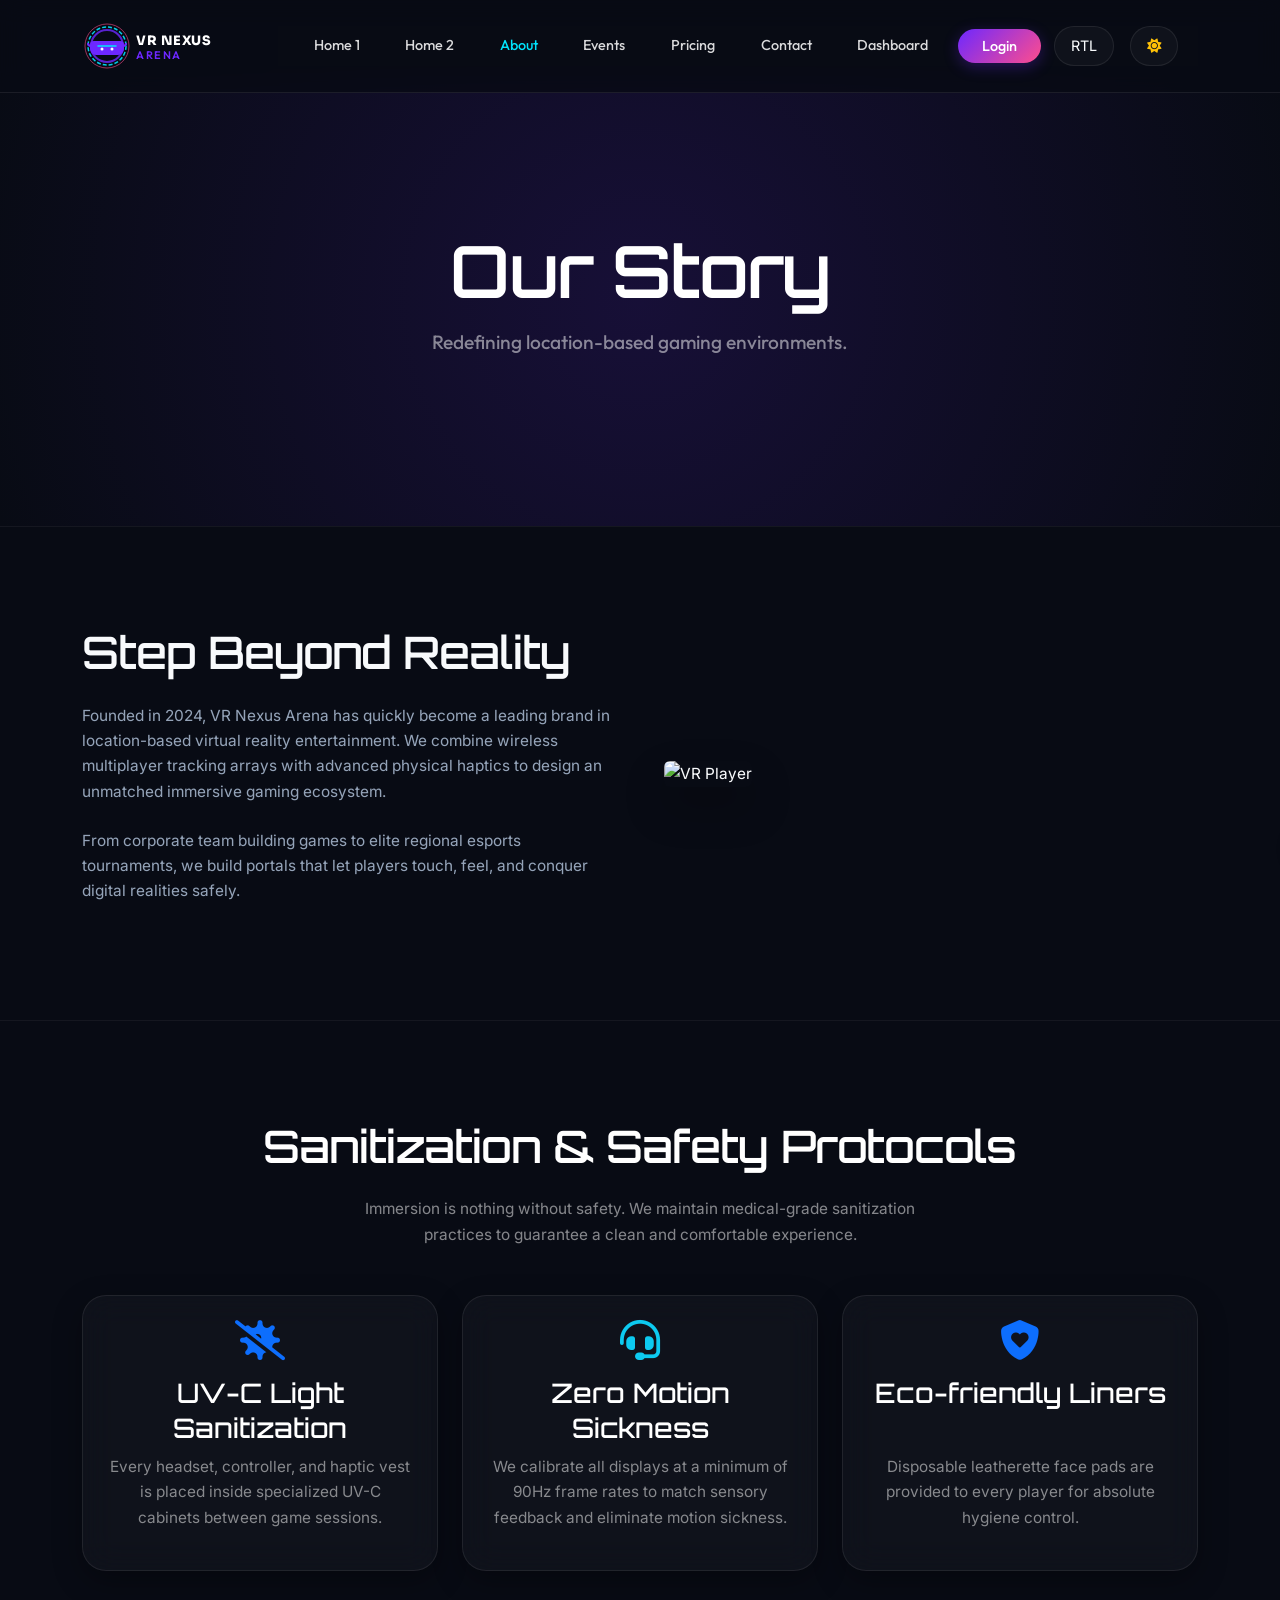
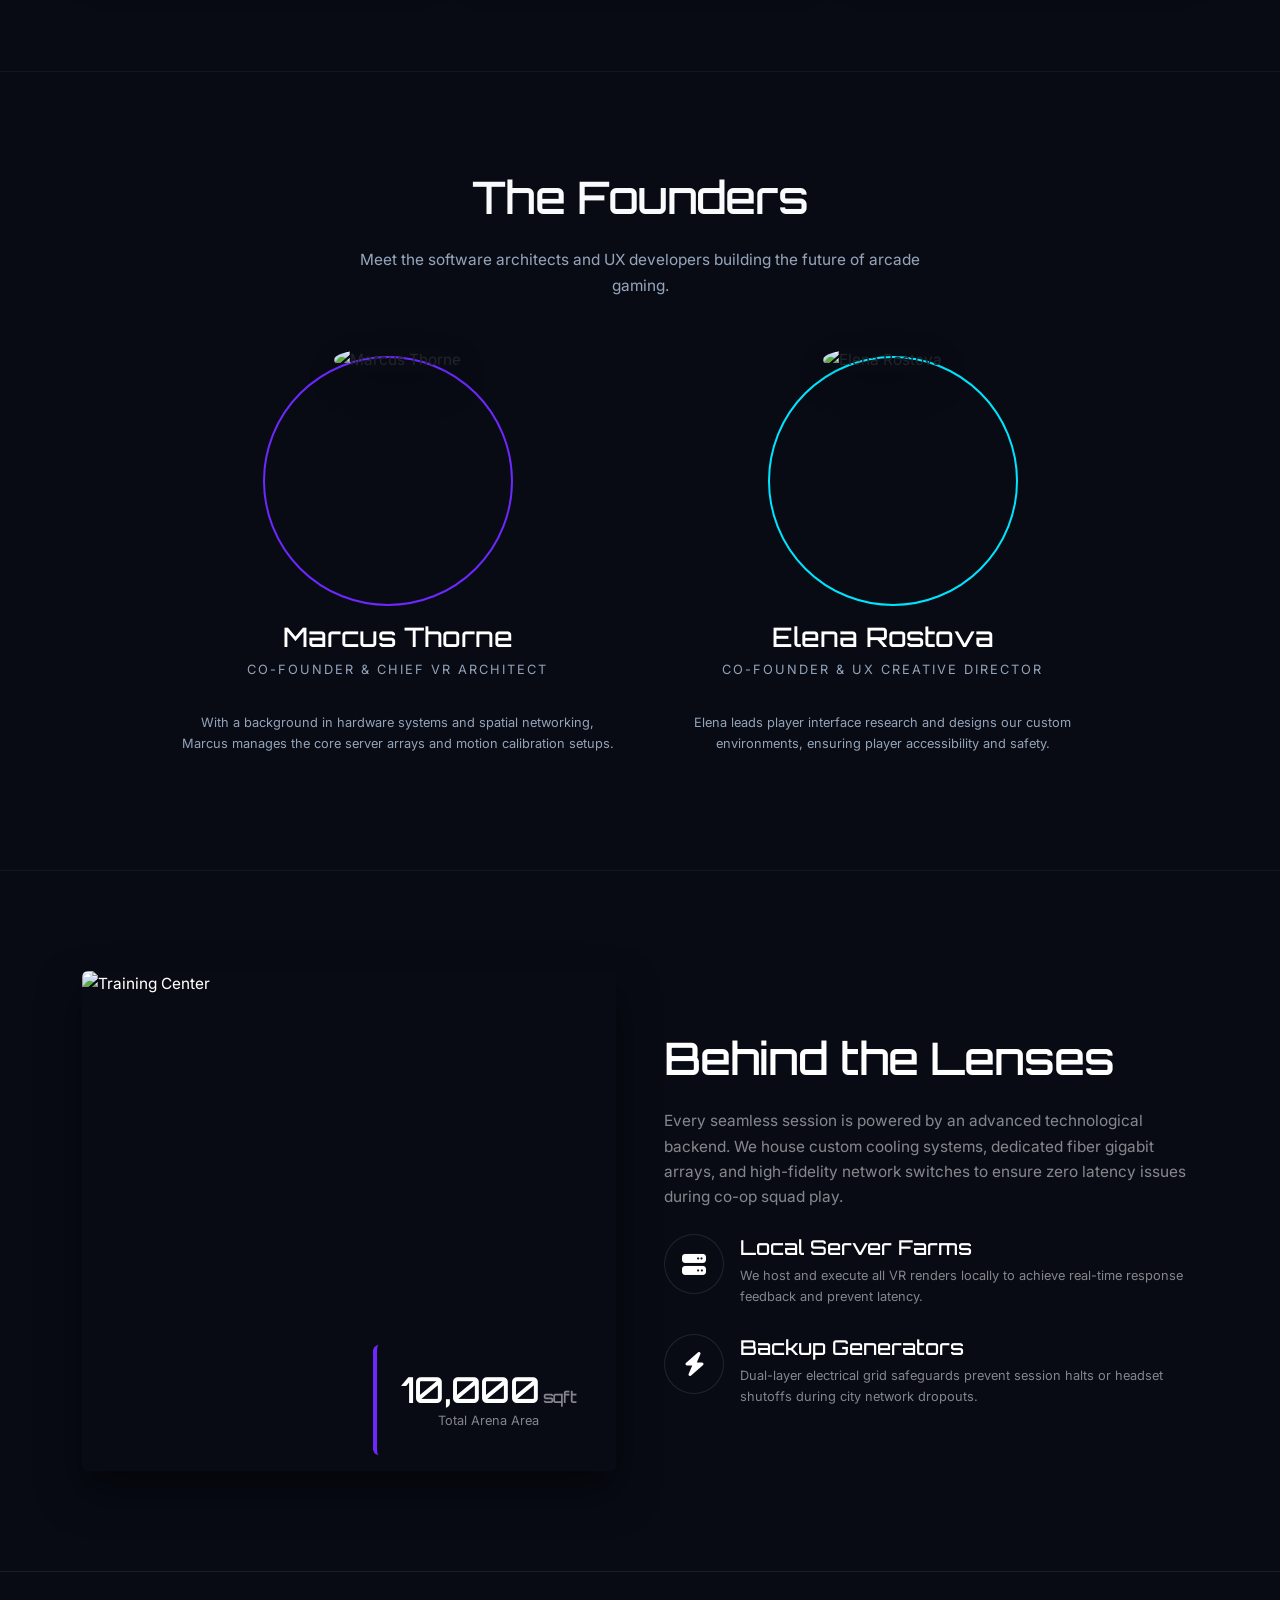
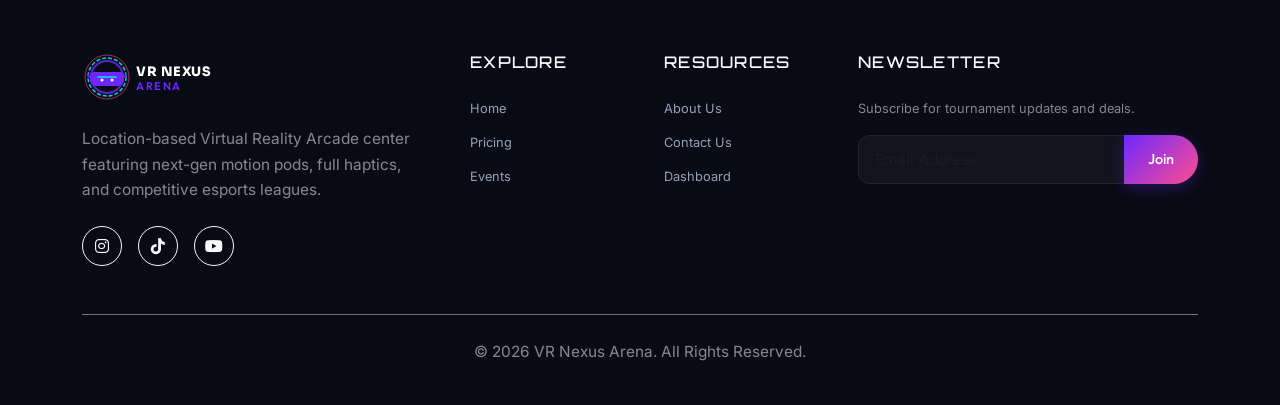
==== about.html @ f1111b77 "Initial commit: VR Nexus Arena website with all pages, dashboard, auth, RTL support, dark/light mode" ====
<!DOCTYPE html>
<html lang="en">
<head>
    <meta charset="UTF-8">
    <meta name="viewport" content="width=device-width, initial-scale=1.0">
    <title>VR Nexus Arena | About Our Technology & Team</title>
    <meta name="description" content="Learn about VR Nexus Arena's mission, advanced location-based VR equipment, safety sanitization protocols, and founders.">
    
    <!-- Bootstrap 5 CSS -->
    <link href="https://cdn.jsdelivr.net/npm/bootstrap@5.3.2/dist/css/bootstrap.min.css" rel="stylesheet">
    
    <!-- Font Awesome -->
    <link rel="stylesheet" href="https://cdnjs.cloudflare.com/ajax/libs/font-awesome/6.4.2/css/all.min.css">
    
    <!-- Custom CSS -->
    <link rel="stylesheet" href="assets/css/style.css">
    <link rel="stylesheet" href="assets/css/dark-mode.css">
    <link rel="stylesheet" href="assets/css/rtl.css">
    
    <link rel="icon" type="image/svg+xml" href="data:image/svg+xml,%3Csvg xmlns='http://www.w3.org/2000/svg' viewBox='0 0 64 64'%3E%3Crect width='64' height='64' rx='12' fill='%23080B14'/%3E%3Ccircle cx='32' cy='32' r='20' fill='none' stroke='%2300E5FF' stroke-width='2'/%3E%3Cpath d='M18 26h28a2 2 0 0 1 2 2v6a4 4 0 0 1-4 4H22a4 4 0 0 1-4-4v-6a2 2 0 0 1 2-2z' fill='%236D28FF'/%3E%3C/svg%3E">
</head>
<body class="dark-mode">

    <!-- Navbar -->
    <nav class="navbar navbar-expand-xl fixed-top navbar-custom py-3">
        <div class="container">
            <a class="navbar-brand d-flex align-items-center" href="index.html">
                <!-- SVG LOGO -->
                <svg xmlns="http://www.w3.org/2000/svg" viewBox="0 0 180 50" width="180" height="50" style="display: inline-block; vertical-align: middle;">
                  <circle cx="25" cy="25" r="16" fill="none" class="logo-ring-1" stroke-width="2" opacity="0.8" />
                  <circle cx="25" cy="25" r="19" fill="none" class="logo-ring-2" stroke-width="1.5" stroke-dasharray="4 2" opacity="0.9" />
                  <circle cx="25" cy="25" r="22" fill="none" class="logo-ring-3" stroke-width="1" opacity="0.6" />
                  <path d="M12 21h26a3 3 0 0 1 3 3v4a5 5 0 0 1-5 5H14a5 5 0 0 1-5-5v-4a3 3 0 0 1 3-3z" class="logo-visor" stroke-width="2" />
                  <path d="M16 25h18" class="logo-visor-accent" stroke-width="1.5" stroke-linecap="round" />
                  <circle cx="20" cy="28" r="1.5" class="logo-visor-dot" />
                  <circle cx="30" cy="28" r="1.5" class="logo-visor-dot" />
                  <path d="M9 25c-2 0-3-1-3-3" fill="none" class="logo-ring-1" stroke-width="2" />
                  <path d="M41 25c2 0 3-1 3-3" fill="none" class="logo-ring-1" stroke-width="2" />
                  <text class="logo-text-primary" x="54" y="24" font-family="'Sora', sans-serif" font-size="13" font-weight="800" letter-spacing="0.5">VR NEXUS</text>
                  <text class="logo-text-secondary" x="54" y="38" font-family="'Outfit', sans-serif" font-size="11" font-weight="600" letter-spacing="1.5">ARENA</text>
                </svg>
            </a>
            <button class="navbar-toggler border-0 shadow-none" type="button" data-bs-toggle="offcanvas" data-bs-target="#offcanvasNavbar" aria-controls="offcanvasNavbar">
                <i class="fa-solid fa-bars fs-3"></i>
            </button>
            <div class="offcanvas offcanvas-end" tabindex="-1" id="offcanvasNavbar" aria-labelledby="offcanvasNavbarLabel">
                <div class="offcanvas-header justify-content-between border-bottom border-secondary">
                    <a class="navbar-brand d-flex align-items-center" href="index.html">
                        <!-- SVG LOGO -->
                        <svg xmlns="http://www.w3.org/2000/svg" viewBox="0 0 180 50" width="180" height="50" style="display: inline-block; vertical-align: middle;">
                          <circle cx="25" cy="25" r="16" fill="none" class="logo-ring-1" stroke-width="2" opacity="0.8" />
                          <circle cx="25" cy="25" r="19" fill="none" class="logo-ring-2" stroke-width="1.5" stroke-dasharray="4 2" opacity="0.9" />
                          <circle cx="25" cy="25" r="22" fill="none" class="logo-ring-3" stroke-width="1" opacity="0.6" />
                          <path d="M12 21h26a3 3 0 0 1 3 3v4a5 5 0 0 1-5 5H14a5 5 0 0 1-5-5v-4a3 3 0 0 1 3-3z" class="logo-visor" stroke-width="2" />
                          <path d="M16 25h18" class="logo-visor-accent" stroke-width="1.5" stroke-linecap="round" />
                          <circle cx="20" cy="28" r="1.5" class="logo-visor-dot" />
                          <circle cx="30" cy="28" r="1.5" class="logo-visor-dot" />
                          <path d="M9 25c-2 0-3-1-3-3" fill="none" class="logo-ring-1" stroke-width="2" />
                          <path d="M41 25c2 0 3-1 3-3" fill="none" class="logo-ring-1" stroke-width="2" />
                          <text class="logo-text-primary" x="54" y="24" font-family="'Sora', sans-serif" font-size="13" font-weight="800" letter-spacing="0.5">VR NEXUS</text>
                          <text class="logo-text-secondary" x="54" y="38" font-family="'Outfit', sans-serif" font-size="11" font-weight="600" letter-spacing="1.5">ARENA</text>
                        </svg>
                    </a>
                    <button type="button" class="btn-close" data-bs-dismiss="offcanvas" aria-label="Close"></button>
                </div>
                <div class="offcanvas-body">
                    <ul class="navbar-nav ms-auto align-items-xl-center">
                        <li class="nav-item"><a class="nav-link" href="index.html">Home 1</a></li>
                        <li class="nav-item"><a class="nav-link" href="home2.html">Home 2</a></li>
                        <li class="nav-item"><a class="nav-link active" href="about.html">About</a></li>
                        <li class="nav-item"><a class="nav-link" href="events.html">Events</a></li>
                        <li class="nav-item"><a class="nav-link" href="pricing.html">Pricing</a></li>
                        <li class="nav-item"><a class="nav-link" href="contact.html">Contact</a></li>
                        <li class="nav-item"><a class="nav-link" href="dashboard.html">Dashboard</a></li>
                        <li class="nav-item ms-xl-3 my-2 my-xl-0">
                            <a href="login.html" class="btn btn-premium btn-sm w-100">Login</a>
                        </li>

                        <li class="nav-item ms-xl-3 d-flex gap-2 mt-3 mt-xl-0 align-items-center justify-content-center">
                            <a href="#" id="rtl-toggle" class="topbar-action px-3" aria-label="Toggle RTL">RTL</a>
                            <a href="#" id="theme-toggle" class="topbar-action px-3" aria-label="Toggle theme"><i class="fa-solid fa-moon"></i></a>
                        </li>
                    </ul>
                </div>
            </div>
        </div>
    </nav>

    <!-- Page Header -->
    <header class="position-relative d-flex align-items-center justify-content-center" style="height: 50vh; background: var(--dark-bg); margin-top: 76px;">
        <div class="hero-overlay" style="background: radial-gradient(circle, rgba(109,40,255,0.15) 0%, rgba(8,11,20,0.95) 100%);"></div>
        <div class="container position-relative z-2 text-center text-white fade-up">
            <h1 class="hero-title mb-3" style="font-size: clamp(3rem, 6vw, 4.5rem);">Our Story</h1>
            <p class="lead text-white-50">Redefining location-based gaming environments.</p>
        </div>
    </header>

    <main>
        <!-- Vision Section -->
        <section class="section-padding bg-light">
            <div class="container">
                <div class="row align-items-center g-5 text-start">
                    <div class="col-lg-6 fade-up text-center text-lg-start">
                        <h2 class="section-title text-center text-lg-start">Step Beyond Reality</h2>
                        <p class="text-muted mb-4">Founded in 2024, VR Nexus Arena has quickly become a leading brand in location-based virtual reality entertainment. We combine wireless multiplayer tracking arrays with advanced physical haptics to design an unmatched immersive gaming ecosystem.</p>
                        <p class="text-muted">From corporate team building games to elite regional esports tournaments, we build portals that let players touch, feel, and conquer digital realities safely.</p>
                    </div>
                    <div class="col-lg-6 fade-up" style="transition-delay: 0.1s;">
                        <img src="https://images.unsplash.com/photo-1593508512255-86ab42a8e620?w=800&q=80" alt="VR Player" class="img-fluid rounded" style="box-shadow: 0 20px 40px rgba(0,0,0,0.25);">
                    </div>
                </div>
            </div>
        </section>

        <!-- Safety & Compliance Module -->
        <section class="section-padding" style="background: var(--dark-bg); color: white;">
            <div class="container">
                <div class="text-center mb-5 fade-up">
                    <h2 class="section-title text-white">Sanitization & Safety Protocols</h2>
                    <p class="text-white-50 mx-auto" style="max-width: 600px;">Immersion is nothing without safety. We maintain medical-grade sanitization practices to guarantee a clean and comfortable experience.</p>
                </div>
                
                <div class="row g-4 text-center">
                    <div class="col-md-4 fade-up">
                        <div class="glass-card p-4 h-100 d-flex flex-column align-items-center">
                            <i class="fa-solid fa-virus-slash fs-1 mb-3 text-primary"></i>
                            <h4 class="text-white">UV-C Light Sanitization</h4>
                            <p class="text-white-50 small mt-auto">Every headset, controller, and haptic vest is placed inside specialized UV-C cabinets between game sessions.</p>
                        </div>
                    </div>
                    <div class="col-md-4 fade-up" style="transition-delay: 0.05s;">
                        <div class="glass-card p-4 h-100 d-flex flex-column align-items-center">
                            <i class="fa-solid fa-headset fs-1 mb-3 text-info"></i>
                            <h4 class="text-white">Zero Motion Sickness</h4>
                            <p class="text-white-50 small mt-auto">We calibrate all displays at a minimum of 90Hz frame rates to match sensory feedback and eliminate motion sickness.</p>
                        </div>
                    </div>
                    <div class="col-md-4 fade-up" style="transition-delay: 0.1s;">
                        <div class="glass-card p-4 h-100 d-flex flex-column align-items-center">
                            <i class="fa-solid fa-shield-heart fs-1 mb-3 text-primary"></i>
                            <h4 class="text-white">Eco-friendly Liners</h4>
                            <p class="text-white-50 small mt-auto">Disposable leatherette face pads are provided to every player for absolute hygiene control.</p>
                        </div>
                    </div>
                </div>
            </div>
        </section>

        <!-- Founders & Team -->
        <section class="section-padding bg-light position-relative z-2">
            <div class="container">
                <div class="text-center mb-5 fade-up">
                    <h2 class="section-title">The Founders</h2>
                    <p class="text-muted mx-auto" style="max-width: 600px;">Meet the software architects and UX developers building the future of arcade gaming.</p>
                </div>
                
                <div class="row g-5 justify-content-center">
                    <div class="col-md-5 fade-up">
                        <div class="card bg-transparent border-0 text-center">
                            <div class="position-relative d-inline-block mb-4 mx-auto" style="width: 250px; height: 250px;">
                                <div class="position-absolute w-100 h-100 rounded-circle" style="border: 2px solid var(--primary-color); transform: translate(-10px, 10px); z-index: 0;"></div>
                                <img src="https://images.unsplash.com/photo-1507003211169-0a1dd7228f2d?w=400&q=80" alt="Marcus Thorne" class="rounded-circle position-relative z-1 object-fit-cover w-100 h-100" style="box-shadow: 0 15px 35px rgba(0,0,0,0.2);">
                            </div>
                            <h4 class="mb-1 text-white" style="font-family: var(--font-heading);">Marcus Thorne</h4>
                            <p class="text-muted small text-uppercase" style="letter-spacing: 2px;">Co-Founder & Chief VR Architect</p>
                            <p class="text-muted small mt-3">With a background in hardware systems and spatial networking, Marcus manages the core server arrays and motion calibration setups.</p>
                        </div>
                    </div>
                    <div class="col-md-5 fade-up" style="transition-delay: 0.1s;">
                        <div class="card bg-transparent border-0 text-center">
                            <div class="position-relative d-inline-block mb-4 mx-auto" style="width: 250px; height: 250px;">
                                <div class="position-absolute w-100 h-100 rounded-circle" style="border: 2px solid var(--secondary-color); transform: translate(10px, 10px); z-index: 0;"></div>
                                <img src="https://images.unsplash.com/photo-1573496359142-b8d87734a5a2?w=400&q=80" alt="Elena Rostova" class="rounded-circle position-relative z-1 object-fit-cover w-100 h-100" style="box-shadow: 0 15px 35px rgba(0,0,0,0.2);">
                            </div>
                            <h4 class="mb-1 text-white" style="font-family: var(--font-heading);">Elena Rostova</h4>
                            <p class="text-muted small text-uppercase" style="letter-spacing: 2px;">Co-Founder & UX Creative Director</p>
                            <p class="text-muted small mt-3">Elena leads player interface research and designs our custom environments, ensuring player accessibility and safety.</p>
                        </div>
                    </div>
                </div>
            </div>
        </section>

        <!-- Behind the Lenses -->
        <section class="section-padding position-relative text-white" style="background: var(--dark-bg); overflow: hidden;">
            <div class="container position-relative z-2">
                <div class="row align-items-center g-5 text-start">
                    <div class="col-lg-6 fade-up">
                        <div class="position-relative">
                            <img src="https://images.unsplash.com/photo-1596495578065-6e0763fa1178?w=800&q=80" alt="Training Center" class="img-fluid rounded w-100" style="height: 500px; object-fit: cover; display: block; box-shadow: 0 20px 40px rgba(0,0,0,0.5);">
                            <div class="position-absolute bottom-0 end-0 p-4 bg-dark rounded text-center m-3" style="border-left: 4px solid var(--primary-color);">
                                <h3 class="mb-0 text-white" style="font-family: var(--font-heading);">10,000<span class="fs-6 text-white-50 ms-1">sqft</span></h3>
                                <p class="text-white-50 small mb-0">Total Arena Area</p>
                            </div>
                        </div>
                    </div>
                    <div class="col-lg-6 fade-up text-center text-lg-start" style="transition-delay: 0.1s;">
                        <h2 class="section-title text-center text-lg-start text-white">Behind the Lenses</h2>
                        <p class="text-white-50 mb-4">Every seamless session is powered by an advanced technological backend. We house custom cooling systems, dedicated fiber gigabit arrays, and high-fidelity network switches to ensure zero latency issues during co-op squad play.</p>
                        <div class="d-flex flex-column align-items-center text-center flex-lg-row align-items-lg-start text-lg-start mb-4">
                            <div class="bg-dark rounded-circle p-3 mb-3 me-0 me-lg-3 d-flex align-items-center justify-content-center" style="width: 60px; height: 60px; border: 1px solid rgba(255,255,255,0.1); flex-shrink: 0;">
                                <i class="fa-solid fa-server text-white fs-4"></i>
                            </div>
                            <div>
                                <h5 class="text-white mb-1">Local Server Farms</h5>
                                <p class="text-white-50 small mb-0">We host and execute all VR renders locally to achieve real-time response feedback and prevent latency.</p>
                            </div>
                        </div>
                        <div class="d-flex flex-column align-items-center text-center flex-lg-row align-items-lg-start text-lg-start">
                            <div class="bg-dark rounded-circle p-3 mb-3 me-0 me-lg-3 d-flex align-items-center justify-content-center" style="width: 60px; height: 60px; border: 1px solid rgba(255,255,255,0.1); flex-shrink: 0;">
                                <i class="fa-solid fa-bolt text-white fs-4"></i>
                            </div>
                            <div>
                                <h5 class="text-white mb-1">Backup Generators</h5>
                                <p class="text-white-50 small mb-0">Dual-layer electrical grid safeguards prevent session halts or headset shutoffs during city network dropouts.</p>
                            </div>
                        </div>
                    </div>
                </div>
            </div>
        </section>
    </main>

    <!-- Footer -->
    <footer class="footer">
        <div class="container">
            <div class="row g-5">
                <div class="col-lg-4 text-center text-lg-start">
                    <a class="navbar-brand d-inline-block mb-4" href="index.html">
                        <!-- SVG LOGO -->
                        <svg xmlns="http://www.w3.org/2000/svg" viewBox="0 0 180 50" width="180" height="50" style="display: inline-block; vertical-align: middle;">
                          <circle cx="25" cy="25" r="16" fill="none" class="logo-ring-1" stroke-width="2" opacity="0.8" />
                          <circle cx="25" cy="25" r="19" fill="none" class="logo-ring-2" stroke-width="1.5" stroke-dasharray="4 2" opacity="0.9" />
                          <circle cx="25" cy="25" r="22" fill="none" class="logo-ring-3" stroke-width="1" opacity="0.6" />
                          <path d="M12 21h26a3 3 0 0 1 3 3v4a5 5 0 0 1-5 5H14a5 5 0 0 1-5-5v-4a3 3 0 0 1 3-3z" class="logo-visor" stroke-width="2" />
                          <path d="M16 25h18" class="logo-visor-accent" stroke-width="1.5" stroke-linecap="round" />
                          <circle cx="20" cy="28" r="1.5" class="logo-visor-dot" />
                          <circle cx="30" cy="28" r="1.5" class="logo-visor-dot" />
                          <path d="M9 25c-2 0-3-1-3-3" fill="none" class="logo-ring-1" stroke-width="2" />
                          <path d="M41 25c2 0 3-1 3-3" fill="none" class="logo-ring-1" stroke-width="2" />
                          <text class="logo-text-primary" x="54" y="24" font-family="'Sora', sans-serif" font-size="13" font-weight="800" letter-spacing="0.5">VR NEXUS</text>
                          <text class="logo-text-secondary" x="54" y="38" font-family="'Outfit', sans-serif" font-size="11" font-weight="600" letter-spacing="1.5">ARENA</text>
                        </svg>
                    </a>
                    <p class="text-white-50 mb-4">Location-based Virtual Reality Arcade center featuring next-gen motion pods, full haptics, and competitive esports leagues.</p>
                    <div class="d-flex gap-3 justify-content-center justify-content-lg-start">
                        <a href="#" class="btn btn-outline-light rounded-circle p-2" style="width: 40px; height: 40px; display: inline-flex; align-items: center; justify-content: center;"><i class="fa-brands fa-instagram"></i></a>
                        <a href="#" class="btn btn-outline-light rounded-circle p-2" style="width: 40px; height: 40px; display: inline-flex; align-items: center; justify-content: center;"><i class="fa-brands fa-tiktok"></i></a>
                        <a href="#" class="btn btn-outline-light rounded-circle p-2" style="width: 40px; height: 40px; display: inline-flex; align-items: center; justify-content: center;"><i class="fa-brands fa-youtube"></i></a>
                    </div>
                </div>
                <div class="col-lg-2 col-md-4 text-center text-md-start">
                    <h5 class="footer-title">Explore</h5>
                    <a href="index.html" class="footer-link">Home</a>
                    <a href="pricing.html" class="footer-link">Pricing</a>
                    <a href="events.html" class="footer-link">Events</a>
                </div>
                <div class="col-lg-2 col-md-4 text-center text-md-start">
                    <h5 class="footer-title">Resources</h5>
                    <a href="about.html" class="footer-link">About Us</a>
                    <a href="contact.html" class="footer-link">Contact Us</a>
                    <a href="dashboard.html" class="footer-link">Dashboard</a>
                </div>
                <div class="col-lg-4 col-md-4 text-center text-md-start">
                    <h5 class="footer-title">Newsletter</h5>
                    <p class="text-white-50 small mb-3">Subscribe for tournament updates and deals.</p>
                    <div class="input-group mb-3 justify-content-center justify-content-md-start">
                        <input type="email" class="form-control bg-transparent text-white border-secondary shadow-none" placeholder="Email Address">
                        <button class="btn btn-premium" type="button">Join</button>
                    </div>
                </div>
            </div>
            <div class="border-top border-secondary mt-5 pt-4 text-center text-white-50 small">
                <p class="mb-0">&copy; 2026 VR Nexus Arena. All Rights Reserved.</p>
            </div>
        </div>
    </footer>

    <!-- Scripts -->
    <script src="https://cdn.jsdelivr.net/npm/bootstrap@5.3.2/dist/js/bootstrap.bundle.min.js"></script>
    <script src="https://cdnjs.cloudflare.com/ajax/libs/gsap/3.12.2/gsap.min.js"></script>
    <script src="https://cdnjs.cloudflare.com/ajax/libs/gsap/3.12.2/ScrollTrigger.min.js"></script>
    <script src="assets/js/main.js"></script>
</body>
</html>
---- assets/css/style.css ----
@import url('https://fonts.googleapis.com/css2?family=Inter:wght@400;500;600;700&family=Outfit:wght@400;500;600;700&family=Sora:wght@400;500;700;800&family=Orbitron:wght@400;500;700;900&display=swap');

:root {
  /* ── Brand Palette ── */
  --primary-color:    #6D28FF;
  --secondary-color:  #00E5FF;
  --accent-color:     #FF4D8D;

  /* ── Theme Surfaces ── */
  --dark-bg:     #080B14;
  --light-bg:    #F8FAFC;
  --dark-card:   rgba(255, 255, 255, 0.03);
  --light-card:  rgba(0, 0, 0, 0.02);
  --dark-border: rgba(255, 255, 255, 0.08);
  --light-border:rgba(0, 0, 0, 0.06);

  /* ── Font Families ── */
  --font-heading: 'Orbitron', sans-serif;
  --font-body:    'Inter', sans-serif;
  --font-alt:     'Outfit', sans-serif;

  /* ── Transitions ── */
  --transition-smooth: all 0.3s cubic-bezier(0.4, 0, 0.2, 1);

  /* ── Dynamic Theme Tokens ── */
  --theme-bg:         var(--light-bg);
  --theme-text:       #1E293B;
  --theme-card:       var(--light-card);
  --theme-border:     var(--light-border);
  --text-muted-color: #64748B;

  /* ══════════════════════════════════════════
     GLOBAL TYPOGRAPHY SCALE
     ══════════════════════════════════════════ */

  /* Fluid font sizes */
  --fs-h1:   clamp(3rem,   5vw,   4rem);
  --fs-h2:   clamp(2.25rem, 3.5vw, 3rem);
  --fs-h3:   clamp(1.8rem,  2.8vw, 2.4rem);
  --fs-h4:   clamp(1.4rem,  2.1vw, 1.8rem);
  --fs-h5:   clamp(1.15rem, 1.6vw, 1.45rem);
  --fs-h6:   clamp(1rem,    1.2vw, 1.2rem);
  --fs-lead: clamp(1.1rem, 1.5vw, 1.5rem);
  --fs-body: clamp(0.9rem, 1.2vw, 1.2rem);
  --fs-btn:  clamp(0.9rem, 1vw,   1.2rem);
  --fs-nav:  clamp(0.9rem, 1vw,   1.2rem);
  --fs-sm:   clamp(0.75rem,1vw,   1rem);

  /* Font weights */
  --fw-h1:   580;
  --fw-h2:   540;
  --fw-h3:   520;
  --fw-h4:   500;
  --fw-h5:   500;
  --fw-h6:   500;
  --fw-body: 420;
  --fw-lead: 470;
  --fw-btn:  510;
  --fw-nav:  470;
  --fw-sm:   400;

  /* Line heights */
  --lh-heading: 1.15;
  --lh-body:    1.65;

  /* Letter spacing */
  --ls-heading: -0.02em;
}

/* ═══ BASE ELEMENT TYPOGRAPHY ═══ */
body {
  background-color: var(--theme-bg);
  color:            var(--theme-text);
  font-family:      var(--font-body);
  font-size:        var(--fs-body);
  font-weight:      var(--fw-body);
  line-height:      var(--lh-body);
  transition:       var(--transition-smooth);
  overflow-x: hidden;
}

h1 {
  font-family:    var(--font-heading);
  font-size:      var(--fs-h1);
  font-weight:    var(--fw-h1);
  line-height:    var(--lh-heading);
  letter-spacing: var(--ls-heading);
}
h2 {
  font-family:    var(--font-heading);
  font-size:      var(--fs-h2);
  font-weight:    var(--fw-h2);
  line-height:    var(--lh-heading);
  letter-spacing: var(--ls-heading);
}
h3 {
  font-family:    var(--font-heading);
  font-size:      var(--fs-h3);
  font-weight:    var(--fw-h3);
  line-height:    var(--lh-heading);
  letter-spacing: var(--ls-heading);
}
h4 {
  font-family: var(--font-heading);
  font-size:   var(--fs-h4);
  font-weight: var(--fw-h4);
  line-height: 1.3;
}
h5 {
  font-family: var(--font-heading);
  font-size:   var(--fs-h5);
  font-weight: var(--fw-h5);
  line-height: 1.35;
}
h6 {
  font-family: var(--font-heading);
  font-size:   var(--fs-h6);
  font-weight: var(--fw-h6);
  line-height: 1.4;
}

p {
  font-family: var(--font-body);
  font-size:   var(--fs-body);
  font-weight: var(--fw-body);
  line-height: var(--lh-body);
}

.lead {
  font-family: var(--font-alt);
  font-size:   var(--fs-lead);
  font-weight: var(--fw-lead);
  line-height: 1.5;
}

small, .small {
  font-size:   var(--fs-sm);
  font-weight: var(--fw-sm);
}

strong, b { font-weight: 500; }

label, .form-label {
  font-family: var(--font-alt);
  font-size:   var(--fs-sm);
  font-weight: var(--fw-nav);
}

/* Navbar Customization */
.navbar-custom {
  background: rgba(248, 250, 252, 0.8);
  backdrop-filter: blur(12px);
  border-bottom: 1px solid var(--theme-border);
  transition: var(--transition-smooth);
  z-index: 1030;
}

.navbar-brand {
  font-weight: 800;
  letter-spacing: 0.5px;
}

.navbar-brand svg {
  fill: none;
}

.logo-ring-1 { stroke: var(--primary-color); }
.logo-ring-2 { stroke: var(--secondary-color); }
.logo-ring-3 { stroke: var(--accent-color); }
.logo-visor { fill: var(--primary-color); stroke: var(--primary-color); }
.logo-visor-accent { stroke: var(--secondary-color); }
.logo-visor-dot { fill: #fff; }
.logo-text-primary { fill: var(--theme-text); }
.logo-text-secondary { fill: var(--primary-color); }

.nav-link {
  font-family: var(--font-alt);
  font-size:   var(--fs-nav);
  font-weight: var(--fw-nav);
  color: var(--theme-text);
  padding: 0.5rem 1rem !important;
  transition: var(--transition-smooth);
  white-space: nowrap;
}

.nav-link:hover, .nav-link.active {
  color: var(--primary-color) !important;
}

.navbar-toggler {
  color: var(--theme-text);
  display: inline-flex;
  align-items: center;
  justify-content: center;
  margin-left: auto;
  position: relative;
  z-index: 1032;
  width: 2.75rem;
  height: 2.75rem;
  padding: 0;
  line-height: 1;
  border-radius: 999px;
  border: 1px solid rgba(109, 40, 255, 0.16);
  background: rgba(109, 40, 255, 0.08);
  box-shadow: 0 8px 20px rgba(109, 40, 255, 0.12);
}

.navbar-toggler i {
  position: relative;
  display: block;
  width: 1.5rem;
  height: 1.125rem;
  color: inherit;
  font-size: 0;
  line-height: 0;
}

.navbar-toggler i.fa-bars::before {
  content: '';
  position: absolute;
  left: 0;
  top: 0;
  width: 100%;
  height: 2px;
  border-radius: 999px;
  background: currentColor;
  box-shadow: 0 7px 0 currentColor, 0 14px 0 currentColor;
}

body.dark-mode .navbar-toggler {
  color: #F8FAFC;
  border-color: rgba(255, 255, 255, 0.12);
  background: rgba(255, 255, 255, 0.06);
}

body:not(.dark-mode) .navbar-toggler {
  color: var(--theme-text);
}

.offcanvas {
  background: var(--theme-bg) !important;
  width: min(88vw, 380px);
  max-width: 100vw;
  height: 100vh;
  overflow-y: auto;
  overflow-x: hidden;
  -webkit-overflow-scrolling: touch;
  z-index: 1045;
}

.offcanvas .offcanvas-body {
  padding: 1rem 1.25rem 1.5rem;
}

.offcanvas .navbar-nav {
  width: 100%;
  flex-direction: column;
  align-items: stretch;
  gap: 0.35rem;
}

.offcanvas .nav-item {
  width: 100%;
}

.offcanvas .nav-link {
  min-height: 44px;
  width: 100%;
  padding: 0.85rem 0.5rem !important;
  display: flex;
  align-items: center;
}

.offcanvas .btn-premium {
  min-height: 44px;
  width: 100%;
  justify-content: center;
}

.offcanvas .nav-item.ms-xl-3 {
  margin-left: 0 !important;
}

.offcanvas .nav-item.d-flex {
  width: 100%;
  flex-wrap: wrap;
  justify-content: flex-start !important;
  gap: 0.75rem;
}

.offcanvas .nav-item.d-flex .nav-link {
  width: auto;
  min-height: 44px;
  padding: 0 !important;
}

/* ═══ Premium Buttons ═══ */
.btn-premium {
  background: linear-gradient(135deg, var(--primary-color), var(--accent-color));
  color: #fff !important;
  border: none;
  font-family: var(--font-alt);
  font-size:   var(--fs-btn);
  font-weight: var(--fw-btn);
  border-radius: 30px;
  padding: 0.6rem 1.5rem;
  transition: var(--transition-smooth);
  box-shadow: 0 4px 15px rgba(109, 40, 255, 0.3);
  white-space: nowrap;
}

.btn-premium:hover {
  transform: translateY(-2px);
  box-shadow: 0 6px 20px rgba(255, 77, 141, 0.4);
}

.btn-outline-premium {
  background: transparent;
  color: var(--primary-color) !important;
  border: 2px solid var(--primary-color);
  font-family: var(--font-alt);
  font-size:   var(--fs-btn);
  font-weight: var(--fw-btn);
  border-radius: 30px;
  padding: 0.5rem 1.4rem;
  transition: var(--transition-smooth);
  white-space: nowrap;
}

.btn-outline-premium:hover {
  background: var(--primary-color);
  color: #fff !important;
  transform: translateY(-2px);
}

/* Hero Section style */
.hero-section {
  position: relative;
  min-height: 90vh;
  display: flex;
  align-items: center;
  padding: 120px 0 80px 0;
  background-color: var(--theme-bg);
  overflow: hidden;
}

.hero-overlay {
  position: absolute;
  top: 0; left: 0; right: 0; bottom: 0;
  background: radial-gradient(circle at 70% 30%, rgba(109, 40, 255, 0.05) 0%, transparent 70%);
  pointer-events: none;
}

.glow-orb {
  position: absolute;
  border-radius: 50%;
  filter: blur(100px);
  opacity: 0.15;
  pointer-events: none;
}

.orb-1 { width: 400px; height: 400px; background: var(--primary-color); top: -100px; left: -100px; }
.orb-2 { width: 300px; height: 300px; background: var(--secondary-color); bottom: -50px; right: -50px; }
.orb-3 { width: 250px; height: 250px; background: var(--accent-color); top: 40%; left: 50%; }

.hero-title {
  font-family:    var(--font-heading);
  font-size:      var(--fs-h1);
  font-weight:    var(--fw-h1);
  line-height:    var(--lh-heading);
  letter-spacing: var(--ls-heading);
}

/* Glassmorphism Cards */
.glass-card {
  background: var(--theme-card);
  border: 1px solid var(--theme-border);
  backdrop-filter: blur(16px);
  border-radius: 24px;
  box-shadow: 0 10px 30px rgba(0,0,0,0.05);
  transition: var(--transition-smooth);
}

.glass-card:hover {
  transform: translateY(-5px);
  box-shadow: 0 15px 35px rgba(0,0,0,0.08);
  border-color: rgba(109, 40, 255, 0.2);
}

/* Section Padding & Titles */
.section-padding {
  padding: 100px 0;
}

/* Theme-aligned section backgrounds */
body:not(.dark-mode) section,
body:not(.dark-mode) header.position-relative,
body:not(.dark-mode) .section-padding,
body:not(.dark-mode) .bg-light,
body:not(.dark-mode) .bg-dark {
  background: var(--light-bg) !important;
}

.section-title {
  font-family:    var(--font-heading);
  font-size:      var(--fs-h2);
  font-weight:    var(--fw-h2);
  line-height:    var(--lh-heading);
  letter-spacing: var(--ls-heading);
  margin-bottom: 1.5rem;
}

/* Footer layout */
.footer {
  background: var(--theme-bg);
  border-top: 1px solid var(--theme-border);
  padding: 80px 0 40px 0;
}

.footer-title {
  font-size: 1.1rem;
  font-weight: 700;
  margin-bottom: 1.5rem;
  text-transform: uppercase;
  letter-spacing: 1px;
}

.footer-link {
  display: block;
  color: var(--text-muted-color);
  text-decoration: none;
  margin-bottom: 0.8rem;
  transition: var(--transition-smooth);
}

.footer-link:hover {
  color: var(--primary-color);
  padding-left: 5px;
}

/* Back to top scroll button */
.back-to-top {
  position: fixed;
  bottom: 30px;
  right: -60px;
  width: 50px;
  height: 50px;
  border-radius: 50%;
  background: var(--primary-color);
  color: #fff;
  border: none;
  cursor: pointer;
  display: flex;
  align-items: center;
  justify-content: center;
  font-size: 1.2rem;
  z-index: 999;
  transition: var(--transition-smooth);
  box-shadow: 0 4px 15px rgba(0, 0, 0, 0.2);
}

.back-to-top.show {
  right: 30px;
}

.back-to-top:hover {
  background: var(--accent-color);
  transform: translateY(-3px);
}

/* Modal styling */
.modal-content.glass-card {
  border-color: var(--primary-color);
  border-radius: 28px;
}

/* Offcanvas custom classes */
.offcanvas {
  background: var(--theme-bg) !important;
}

@media (min-width: 1200px) {
  .navbar .navbar-toggler {
    display: none !important;
  }

  .navbar .offcanvas {
    position: static !important;
    transform: none !important;
    visibility: visible !important;
    width: auto !important;
    max-width: none !important;
    height: auto !important;
    overflow: visible !important;
    background: transparent !important;
    border: 0 !important;
    box-shadow: none !important;
    z-index: auto !important;
    display: flex !important;
    flex-basis: auto;
    align-items: center;
  }

  .navbar .offcanvas-header {
    display: none !important;
  }

  .navbar .offcanvas-body {
    padding: 0 !important;
    display: flex;
    align-items: center;
    justify-content: flex-end;
    overflow: visible !important;
  }

  .navbar .offcanvas .navbar-nav {
    width: auto;
    flex-direction: row;
    align-items: center;
    gap: 0.85rem;
  }

  .navbar .offcanvas .nav-item {
    width: auto;
  }

  .navbar .offcanvas .nav-link {
    width: auto;
    min-height: auto;
    padding: 0.5rem 1rem !important;
  }

  .navbar .offcanvas .btn-premium {
    width: auto;
    min-height: auto;
    display: inline-flex;
    align-items: center;
    justify-content: center;
    line-height: 1;
  }

  .navbar .offcanvas .nav-item.d-flex {
    width: auto;
    align-items: center;
    flex-wrap: nowrap;
    justify-content: center !important;
    gap: 1rem !important;
  }

  .navbar .offcanvas .nav-item.d-flex .nav-link {
    padding: 0 !important;
    display: inline-flex;
    align-items: center;
    justify-content: center;
    line-height: 1;
  }
}

/* General inputs styling */
.form-control {
  border-radius: 12px;
  padding: 0.75rem 1rem;
}

/* Swiper custom overrides */
.swiper-pagination-bullet-active {
  background: var(--primary-color) !important;
  width: 20px !important;
  border-radius: 10px !important;
}

/* Booking Modal styling details */
.experience-option {
  border: 2px solid rgba(255,255,255,0.1);
  border-radius: 16px;
  cursor: pointer;
  transition: var(--transition-smooth);
}
.experience-option:hover {
  border-color: var(--primary-color);
  transform: translateY(-2px);
}

.time-slot-btn {
  border: 1px solid var(--theme-border);
  border-radius: 10px;
  padding: 0.5rem 1rem;
  cursor: pointer;
  transition: var(--transition-smooth);
}
.time-slot-btn:hover {
  border-color: var(--primary-color);
}

.booking-step {
  opacity: 0.5;
  transition: var(--transition-smooth);
}
.booking-step.active {
  opacity: 1;
}

.step-num {
  width: 32px;
  height: 32px;
  border-radius: 50%;
  display: flex;
  align-items: center;
  justify-content: center;
  font-weight: 700;
  transition: var(--transition-smooth);
}

/* ===================================================
   LIGHT MODE TEXT VISIBILITY FIXES
   text-white / text-white-50 are invisible on light
   backgrounds — override to dark readable colours.
   =================================================== */

body:not(.dark-mode) .text-white {
  color: #1E293B !important;
}

body:not(.dark-mode) .text-white-50 {
  color: #64748B !important;
}

/* Glass cards in light mode — readable border + bg */
body:not(.dark-mode) .glass-card {
  background: rgba(255, 255, 255, 0.85) !important;
  border-color: rgba(0, 0, 0, 0.07) !important;
}

/* Hero subtitles that use text-white-50 */
body:not(.dark-mode) .hero-section .lead,
body:not(.dark-mode) .hero-section p {
  color: rgba(30, 41, 59, 0.7) !important;
}

/* Dark inline bg panels in light mode */
body:not(.dark-mode) .bg-dark {
  background-color: #f1f5f9 !important;
}

body:not(.dark-mode) .p-3.rounded.bg-dark,
body:not(.dark-mode) .p-4.rounded.bg-dark {
  background-color: #f1f5f9 !important;
  border-color: #e2e8f0 !important;
}

/* Social icons in light mode footer */
body:not(.dark-mode) .footer .btn-outline-light {
  color: #1E293B !important;
  border-color: rgba(30, 41, 59, 0.2) !important;
}
body:not(.dark-mode) .footer .btn-outline-light:hover {
  background-color: #1E293B !important;
  color: #ffffff !important;
  border-color: #1E293B !important;
}

/* Dark tables in light mode */
body:not(.dark-mode) .table-dark {
  --bs-table-bg: #f8fafc;
  --bs-table-color: #1E293B;
  --bs-table-hover-bg: #f1f5f9;
  --bs-table-hover-color: #1E293B;
  color: #1E293B !important;
}

body:not(.dark-mode) .table-dark th,
body:not(.dark-mode) .table-dark td {
  border-color: #e2e8f0 !important;
  color: #1E293B !important;
}

body:not(.dark-mode) .table-hover tbody tr:hover td {
  background-color: #f1f5f9 !important;
  color: #1E293B !important;
}

/* ═══════════════════════════════════════════════════════
   COMPONENT TYPOGRAPHY — uses centralized variables
   Covers: footer, tables, forms, modals, cards, dashboard
   ═══════════════════════════════════════════════════════ */

/* Footer */
.footer-title {
  font-family: var(--font-heading);
  font-size:   var(--fs-h6);
  font-weight: var(--fw-h4);
  letter-spacing: 0.08em;
  text-transform: uppercase;
  margin-bottom: 1.5rem;
  white-space: nowrap;
}

.footer-link {
  font-family: var(--font-body);
  font-size:   var(--fs-sm);
  font-weight: var(--fw-sm);
  color: var(--text-muted-color);
  text-decoration: none;
  display: block;
  margin-bottom: 0.8rem;
  transition: var(--transition-smooth);
}

.footer-link:hover {
  color: var(--primary-color);
  padding-left: 5px;
}

/* Navbar brand text */
.navbar-brand {
  font-size:   var(--fs-h6);
  font-weight: var(--fw-h2);
  letter-spacing: 0.5px;
}

/* Form controls */
.form-control,
.form-select {
  font-family: var(--font-body);
  font-size:   var(--fs-body);
  font-weight: var(--fw-body);
  border-radius: 12px;
  padding: 0.75rem 1rem;
}

.form-control::placeholder {
  font-size:   var(--fs-body);
  font-weight: var(--fw-sm);
  opacity: 0.6;
}

/* Tables */
.table {
  font-family: var(--font-body);
  font-size:   var(--fs-body);
  font-weight: var(--fw-body);
}

.table th {
  font-family: var(--font-alt);
  font-size:   var(--fs-sm);
  font-weight: var(--fw-nav);
  letter-spacing: 0.04em;
  text-transform: uppercase;
}

.table td {
  font-size:   var(--fs-body);
  font-weight: var(--fw-body);
}

/* Modal */
.modal-title {
  font-family: var(--font-heading);
  font-size:   var(--fs-h4);
  font-weight: var(--fw-h3);
  line-height: var(--lh-heading);
}

/* Booking step labels */
.booking-step span.d-none {
  font-family: var(--font-alt);
  font-size:   var(--fs-sm);
  font-weight: var(--fw-nav);
}

.step-num {
  width: 32px;
  height: 32px;
  border-radius: 50%;
  display: flex;
  align-items: center;
  justify-content: center;
  font-family: var(--font-alt);
  font-size:   var(--fs-sm);
  font-weight: var(--fw-btn);
  transition: var(--transition-smooth);
}

/* Glass card content */
.glass-card h3,
.glass-card h4,
.glass-card h5,
.glass-card h6 {
  font-family: var(--font-heading);
}

.glass-card p,
.glass-card small {
  font-family: var(--font-body);
  font-size:   var(--fs-body);
}

/* Time slot buttons */
.time-slot-btn {
  font-family: var(--font-alt);
  font-size:   var(--fs-sm);
  font-weight: var(--fw-nav);
  border: 1px solid var(--theme-border);
  border-radius: 10px;
  padding: 0.5rem 1rem;
  cursor: pointer;
  transition: var(--transition-smooth);
}

.time-slot-btn:hover {
  border-color: var(--primary-color);
}

/* Experience option labels */
.experience-option h6 {
  font-family: var(--font-alt);
  font-size:   var(--fs-body);
  font-weight: var(--fw-nav);
}

.experience-option small {
  font-size:   var(--fs-sm);
  font-weight: var(--fw-sm);
}

/* Dashboard sidebar nav */
.sidebar-nav-link {
  font-family: var(--font-alt);
  font-size:   var(--fs-nav);
  font-weight: var(--fw-nav);
}

/* Badge / pill text */
.badge,
.pill-badge {
  font-family: var(--font-alt);
  font-size:   var(--fs-sm);
  font-weight: var(--fw-btn);
}

/* Prevent text overflow / horizontal scroll site-wide */
* {
  box-sizing: border-box;
  min-width: 0;
  word-break: break-word;
}

img, video {
  max-width: 100%;
  height: auto;
}

/* Toggles / Actions layout matching dashboard */
.topbar-action {
  min-height: 2.5rem;
  border-radius: 999px;
  border: 1px solid var(--theme-border);
  background: var(--theme-card);
  color: var(--theme-text);
  display: inline-flex;
  align-items: center;
  justify-content: center;
  gap: 0.5rem;
  padding: 0.45rem 0.9rem;
  text-decoration: none;
  transition: var(--transition-smooth);
  white-space: nowrap;
  flex-shrink: 0;
  font-size: 0.9rem;
}

.topbar-action:hover {
  transform: translateY(-1px);
  border-color: var(--secondary-color);
  color: var(--theme-text);
}

/* ═══════════════════════════════════════════════
   GLOBAL ANIMATION DISABLE
   Removes all CSS animations, keyframes, and
   transitions site-wide. JS animations are also
   removed from main.js.
   ═══════════════════════════════════════════════ */

*, *::before, *::after {
  animation-duration:        0.001ms !important;
  animation-delay:           0ms     !important;
  animation-iteration-count: 1       !important;
  transition-duration:       0.001ms !important;
  transition-delay:          0ms     !important;
}

/* fade-up elements must be immediately visible
   since GSAP scroll triggers are removed */
.fade-up {
  opacity: 1 !important;
  transform: none !important;
  visibility: visible !important;
}

/* Hero elements — always visible, no slide-in */
.hero-title,
.hero-subtitle,
.hero-cta {
  opacity: 1 !important;
  transform: none !important;
}

/* Page hero subtext: bump opacity in light mode so it stays readable
   on the dark gradient overlay (rgba starts at only 15% purple) */
body:not(.dark-mode) header.position-relative .lead {
  color: rgba(255, 255, 255, 0.9) !important;
}
---- assets/css/dark-mode.css ----
body.dark-mode {
  --theme-bg: var(--dark-bg);
  --theme-text: #F8FAFC;
  --theme-card: rgba(255, 255, 255, 0.03);
  --theme-border: rgba(255, 255, 255, 0.08);
  --text-muted-color: #94A3B8;
}

/* Specific elements for dark mode */
body.dark-mode .navbar-custom {
  background: rgba(8, 11, 20, 0.8) !important;
  border-bottom-color: rgba(255, 255, 255, 0.08) !important;
}

body.dark-mode .logo-text-primary {
  fill: #FFFFFF !important;
}

body.dark-mode .bg-light {
  background-color: var(--dark-bg) !important;
  border-top: 1px solid rgba(255, 255, 255, 0.05);
  border-bottom: 1px solid rgba(255, 255, 255, 0.05);
}

body.dark-mode section,
body.dark-mode header.position-relative,
body.dark-mode .section-padding,
body.dark-mode .bg-light,
body.dark-mode .bg-dark {
  background: var(--dark-bg) !important;
}

body.dark-mode .text-dark {
  color: #F8FAFC !important;
}

body.dark-mode .form-control {
  background-color: rgba(255, 255, 255, 0.04) !important;
  color: #FFFFFF !important;
  border-color: rgba(255, 255, 255, 0.1) !important;
}

body.dark-mode .form-control:focus {
  background-color: rgba(255, 255, 255, 0.06) !important;
  border-color: var(--secondary-color) !important;
  box-shadow: 0 0 10px rgba(0, 229, 255, 0.2) !important;
}

body.dark-mode .glass-card {
  box-shadow: 0 10px 30px rgba(0, 0, 0, 0.3) !important;
}

body.dark-mode .glass-card:hover {
  box-shadow: 0 15px 35px rgba(109, 40, 255, 0.2) !important;
}

body.dark-mode .text-muted {
  color: #94A3B8 !important;
}

body.dark-mode .offcanvas {
  background-color: var(--dark-bg) !important;
  color: #fff !important;
}

body.dark-mode .offcanvas-header {
  border-bottom-color: rgba(255, 255, 255, 0.1) !important;
}

/* Offcanvas nav links — must override .nav-link's color variable */
body.dark-mode .offcanvas .nav-link {
  color: rgba(255, 255, 255, 0.85) !important;
}
body.dark-mode .offcanvas .nav-link:hover,
body.dark-mode .offcanvas .nav-link.active {
  color: var(--secondary-color) !important;
}

/* Light mode offcanvas nav links */
body:not(.dark-mode) .offcanvas .nav-link {
  color: #1E293B !important;
}
body:not(.dark-mode) .offcanvas .nav-link:hover,
body:not(.dark-mode) .offcanvas .nav-link.active {
  color: var(--primary-color) !important;
}

body.dark-mode .btn-close {
  filter: invert(1) grayscale(1) brightness(2);
}

body.dark-mode .sidebar-nav-link {
  color: rgba(255,255,255,0.6) !important;
}

body.dark-mode .sidebar-nav-link.active,
body.dark-mode .sidebar-nav-link:hover {
  background: rgba(109, 40, 255, 0.15) !important;
  color: var(--secondary-color) !important;
  border-left-color: var(--secondary-color) !important;
}

body.dark-mode .table {
  --bs-table-bg: transparent !important;
  --bs-table-hover-bg: rgba(255, 255, 255, 0.02) !important;
  color: #fff !important;
}

body.dark-mode .table th, body.dark-mode .table td {
  border-color: rgba(255, 255, 255, 0.08) !important;
}
---- assets/css/rtl.css ----
html[dir="rtl"] body {
  text-align: right;
}

html[dir="rtl"] .text-start {
  text-align: right !important;
}

html[dir="rtl"] .text-end {
  text-align: left !important;
}

html[dir="rtl"] .me-3 {
  margin-left: 1rem !important;
  margin-right: 0 !important;
}

html[dir="rtl"] .ms-auto {
  margin-right: auto !important;
  margin-left: 0 !important;
}

html[dir="rtl"] .me-auto {
  margin-left: auto !important;
  margin-right: 0 !important;
}

html[dir="rtl"] .sidebar-nav-link {
  border-left: none !important;
  border-right: 3px solid transparent;
}

html[dir="rtl"] .sidebar-nav-link:hover, 
html[dir="rtl"] .sidebar-nav-link.active {
  border-left: none !important;
  border-right: 3px solid var(--secondary-color) !important;
}

html[dir="rtl"] body:not(.dark-mode) .sidebar-nav-link:hover, 
html[dir="rtl"] body:not(.dark-mode) .sidebar-nav-link.active {
  border-left: none !important;
  border-right: 3px solid var(--primary-color) !important;
}

html[dir="rtl"] .footer-link:hover {
  padding-left: 0 !important;
  padding-right: 5px !important;
}

html[dir="rtl"] .back-to-top {
  right: auto;
  left: -60px;
}

html[dir="rtl"] .back-to-top.show {
  right: auto;
  left: 30px;
}

/* Force brand logo SVGs to always layout LTR to prevent text overlapping icon in RTL mode */
html[dir="rtl"] .navbar-brand svg,
html[dir="rtl"] .dashboard-brand svg,
html[dir="rtl"] .navbar-brand svg text,
html[dir="rtl"] .dashboard-brand svg text {
  direction: ltr !important;
}

/* Align hero section elements to the right in RTL mode on desktop viewports */
@media (min-width: 992px) {
  html[dir="rtl"] .hero-section .text-lg-start {
    text-align: right !important;
  }
  html[dir="rtl"] .hero-section .justify-content-lg-start {
    justify-content: flex-start !important;
  }
}

/* Correct the input-group alignment and border-radius in RTL mode for the footer newsletter */
html[dir="rtl"] .footer .input-group > .form-control {
  border-top-right-radius: 30px !important;
  border-bottom-right-radius: 30px !important;
  border-top-left-radius: 0 !important;
  border-bottom-left-radius: 0 !important;
}

html[dir="rtl"] .footer .input-group > .btn {
  border-top-left-radius: 30px !important;
  border-bottom-left-radius: 30px !important;
  border-top-right-radius: 0 !important;
  border-bottom-right-radius: 0 !important;
  margin-left: 0 !important;
  margin-right: -1px !important;
}
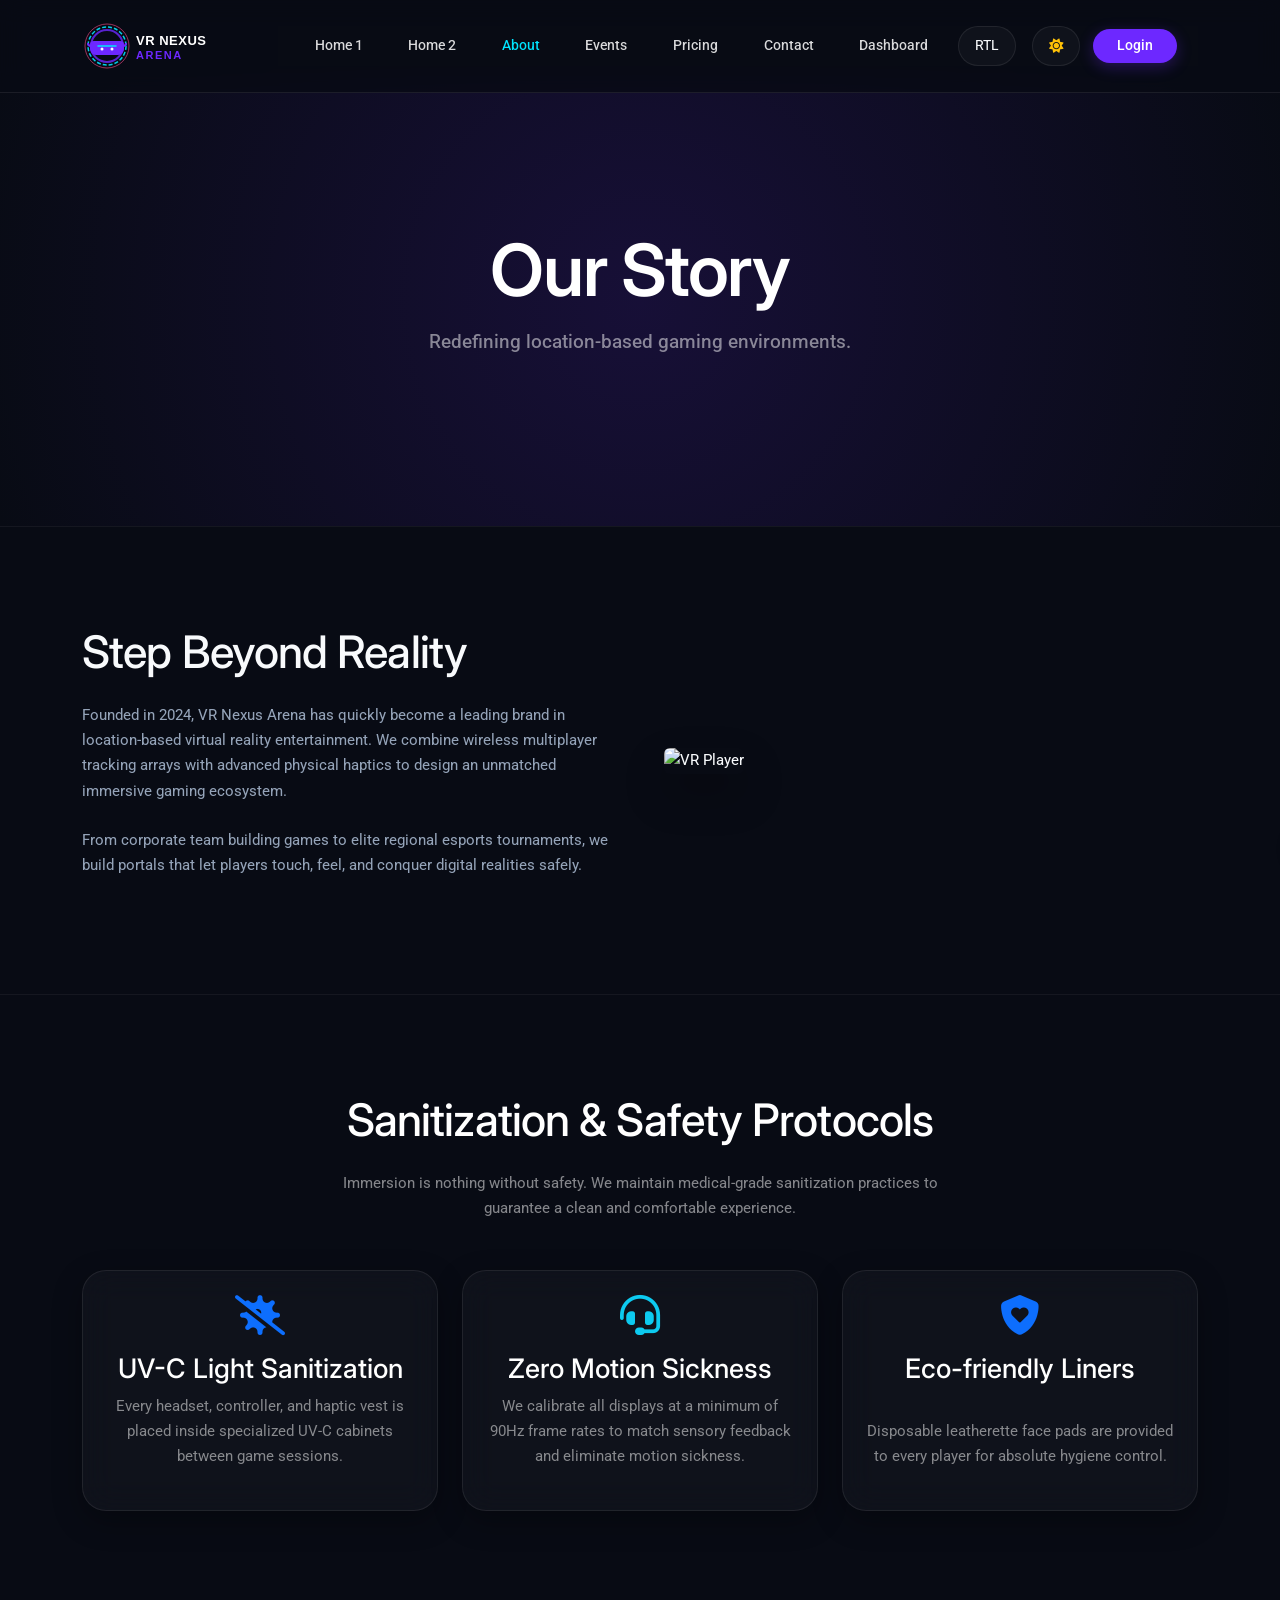
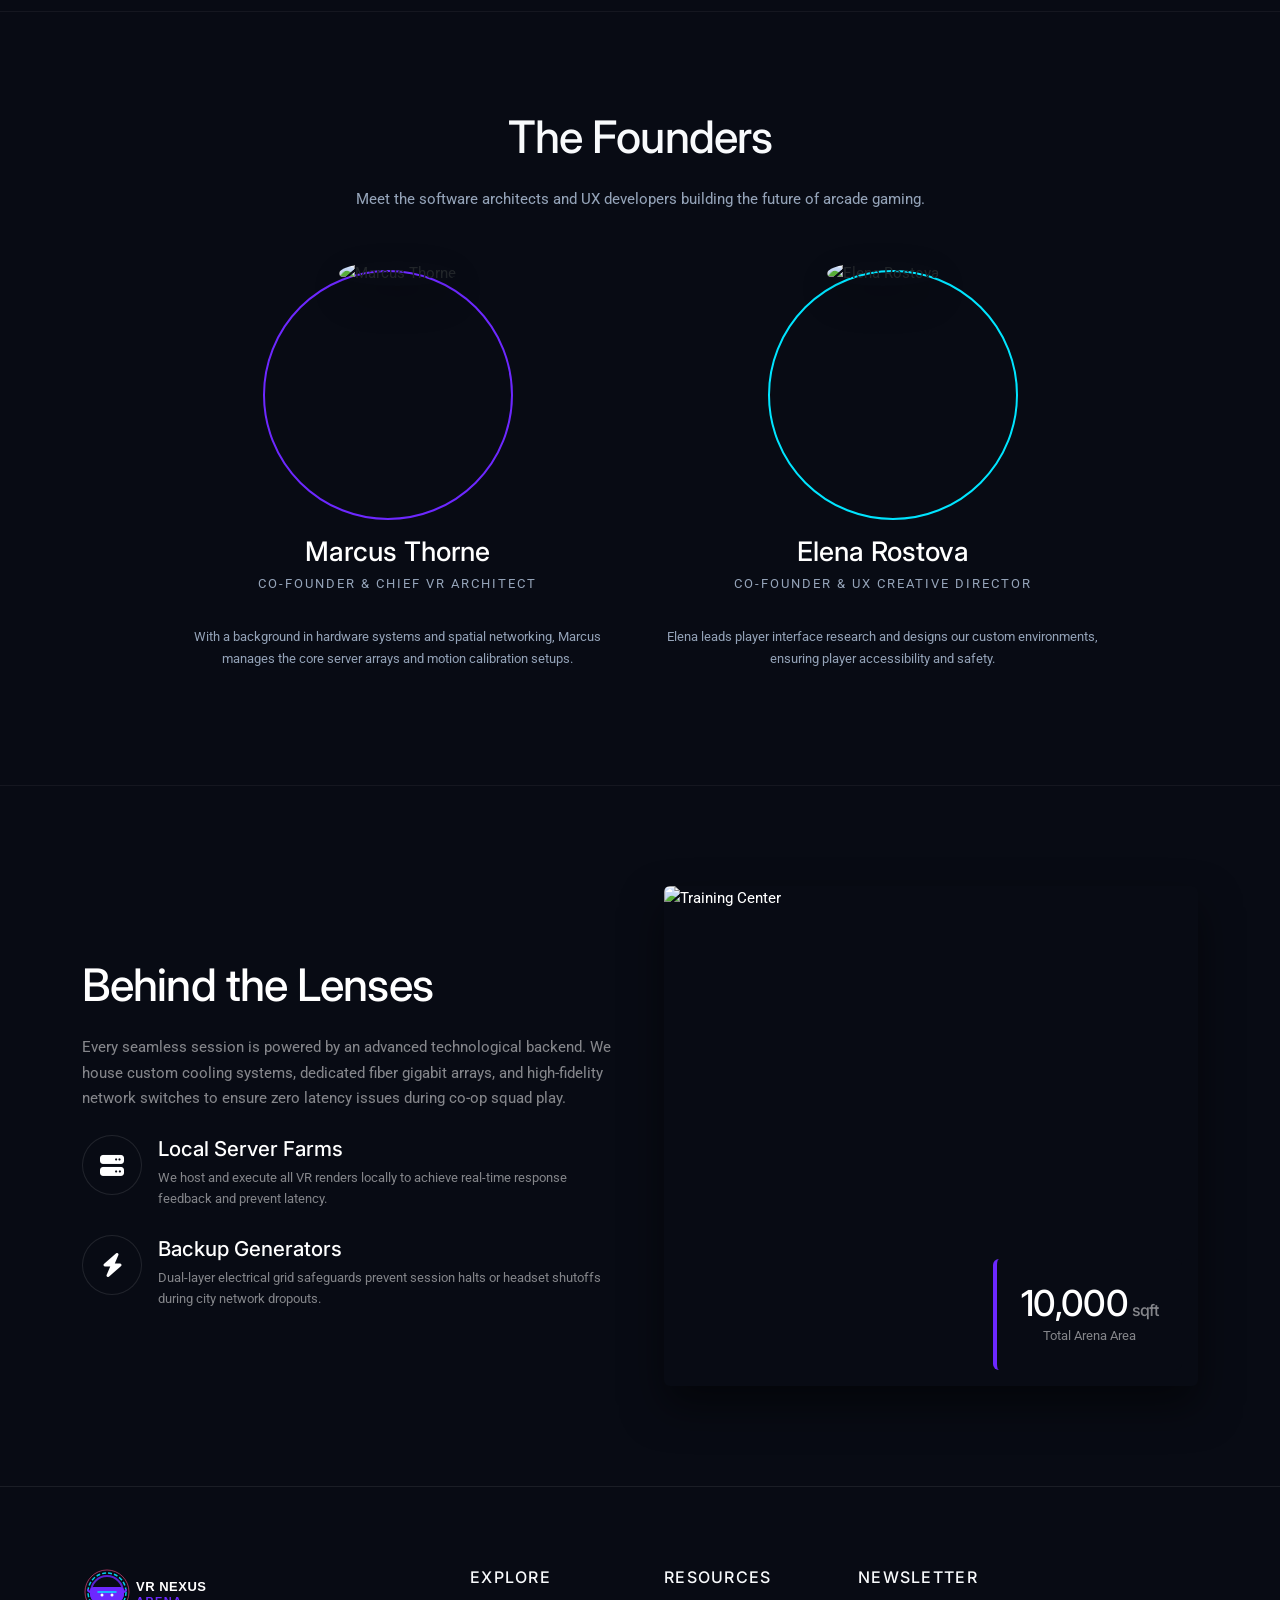
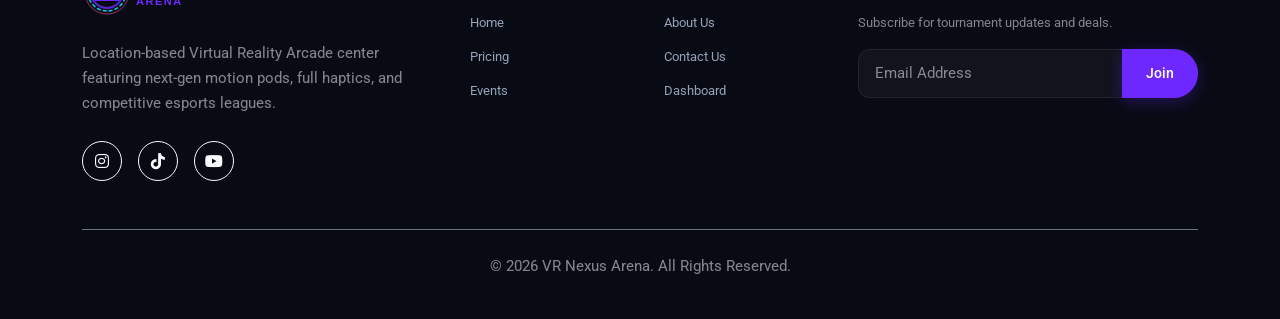
==== commit ec8ba532: "Update website: redesign header, brand colors, icons, logo, and layout improvements" ====
--- a/about.html
+++ b/about.html
@@ -72,13 +72,12 @@
                         <li class="nav-item"><a class="nav-link" href="pricing.html">Pricing</a></li>
                         <li class="nav-item"><a class="nav-link" href="contact.html">Contact</a></li>
                         <li class="nav-item"><a class="nav-link" href="dashboard.html">Dashboard</a></li>
-                        <li class="nav-item ms-xl-3 my-2 my-xl-0">
-                            <a href="login.html" class="btn btn-premium btn-sm w-100">Login</a>
-                        </li>
-
                         <li class="nav-item ms-xl-3 d-flex gap-2 mt-3 mt-xl-0 align-items-center justify-content-center">
                             <a href="#" id="rtl-toggle" class="topbar-action px-3" aria-label="Toggle RTL">RTL</a>
                             <a href="#" id="theme-toggle" class="topbar-action px-3" aria-label="Toggle theme"><i class="fa-solid fa-moon"></i></a>
+                        </li>
+                        <li class="nav-item ms-xl-3 my-2 my-xl-0">
+                            <a href="login.html" class="btn btn-premium btn-sm w-100">Login</a>
                         </li>
                     </ul>
                 </div>
@@ -106,7 +105,7 @@
                         <p class="text-muted">From corporate team building games to elite regional esports tournaments, we build portals that let players touch, feel, and conquer digital realities safely.</p>
                     </div>
                     <div class="col-lg-6 fade-up" style="transition-delay: 0.1s;">
-                        <img src="https://images.unsplash.com/photo-1593508512255-86ab42a8e620?w=800&q=80" alt="VR Player" class="img-fluid rounded" style="box-shadow: 0 20px 40px rgba(0,0,0,0.25);">
+                        <img src="https://media.istockphoto.com/id/1324380506/photo/people-with-vr-grasses-playing-virtual-reality-game-future-digital-technology-and-3d-virtual.jpg?s=612x612&w=0&k=20&c=I_9fnEi1hNHFwy0qe8g7V1ZQJmgyKEDOSDJonScTSMU=" alt="VR Player" class="img-fluid rounded" style="box-shadow: 0 20px 40px rgba(0,0,0,0.25);">
                     </div>
                 </div>
             </div>
@@ -184,10 +183,10 @@
         <!-- Behind the Lenses -->
         <section class="section-padding position-relative text-white" style="background: var(--dark-bg); overflow: hidden;">
             <div class="container position-relative z-2">
-                <div class="row align-items-center g-5 text-start">
+                <div class="row align-items-center g-5 text-start flex-lg-row-reverse">
                     <div class="col-lg-6 fade-up">
                         <div class="position-relative">
-                            <img src="https://images.unsplash.com/photo-1596495578065-6e0763fa1178?w=800&q=80" alt="Training Center" class="img-fluid rounded w-100" style="height: 500px; object-fit: cover; display: block; box-shadow: 0 20px 40px rgba(0,0,0,0.5);">
+                            <img src="https://img.magnific.com/free-photo/person-wearing-futuristic-high-tech-virtual-reality-glasses_23-2151141601.jpg?semt=ais_hybrid&w=740&q=80" alt="Training Center" class="img-fluid rounded w-100" style="height: 500px; object-fit: cover; display: block; box-shadow: 0 20px 40px rgba(0,0,0,0.5);">
                             <div class="position-absolute bottom-0 end-0 p-4 bg-dark rounded text-center m-3" style="border-left: 4px solid var(--primary-color);">
                                 <h3 class="mb-0 text-white" style="font-family: var(--font-heading);">10,000<span class="fs-6 text-white-50 ms-1">sqft</span></h3>
                                 <p class="text-white-50 small mb-0">Total Arena Area</p>
--- a/assets/css/style.css
+++ b/assets/css/style.css
@@ -1,4 +1,4 @@
-@import url('https://fonts.googleapis.com/css2?family=Inter:wght@400;500;600;700&family=Outfit:wght@400;500;600;700&family=Sora:wght@400;500;700;800&family=Orbitron:wght@400;500;700;900&display=swap');
+@import url('https://fonts.googleapis.com/css2?family=Inter:wght@400;500;600;700&family=Roboto:wght@400;500;700&display=swap');
 
 :root {
   /* ── Brand Palette ── */
@@ -15,9 +15,9 @@
   --light-border:rgba(0, 0, 0, 0.06);
 
   /* ── Font Families ── */
-  --font-heading: 'Orbitron', sans-serif;
-  --font-body:    'Inter', sans-serif;
-  --font-alt:     'Outfit', sans-serif;
+  --font-heading: 'Inter', sans-serif;
+  --font-body:    'Roboto', sans-serif;
+  --font-alt:     'Roboto', sans-serif;
 
   /* ── Transitions ── */
   --transition-smooth: all 0.3s cubic-bezier(0.4, 0, 0.2, 1);
@@ -296,8 +296,8 @@
 
 /* ═══ Premium Buttons ═══ */
 .btn-premium {
-  background: linear-gradient(135deg, var(--primary-color), var(--accent-color));
-  color: #fff !important;
+  background: var(--primary-color);
+  color: #fff;
   border: none;
   font-family: var(--font-alt);
   font-size:   var(--fs-btn);
@@ -344,10 +344,19 @@
   overflow: hidden;
 }
 
+.hero-section::before {
+  content: "";
+  position: absolute;
+  top: 0; left: 0; right: 0; bottom: 0;
+  background: var(--primary-color);
+  opacity: 0.05;
+  z-index: 1;
+}
+
 .hero-overlay {
   position: absolute;
   top: 0; left: 0; right: 0; bottom: 0;
-  background: radial-gradient(circle at 70% 30%, rgba(109, 40, 255, 0.05) 0%, transparent 70%);
+  background: rgba(109, 40, 255, 0.05);
   pointer-events: none;
 }
 
@@ -404,7 +413,7 @@
 .section-title {
   font-family:    var(--font-heading);
   font-size:      var(--fs-h2);
-  font-weight:    var(--fw-h2);
+  font-weight:    500;
   line-height:    var(--lh-heading);
   letter-spacing: var(--ls-heading);
   margin-bottom: 1.5rem;
@@ -788,6 +797,7 @@
 .glass-card h5,
 .glass-card h6 {
   font-family: var(--font-heading);
+  text-align: center !important;
 }
 
 .glass-card p,
@@ -912,3 +922,15 @@
 body:not(.dark-mode) header.position-relative .lead {
   color: rgba(255, 255, 255, 0.9) !important;
 }
+
+/* Ensure navbar is fixed while scrolling on 1024px and below */
+@media (max-width: 1024px) {
+  .navbar {
+    position: fixed !important;
+    top: 0 !important;
+    left: 0 !important;
+    right: 0 !important;
+    width: 100% !important;
+    z-index: 1030 !important;
+  }
+}
--- a/assets/css/dark-mode.css
+++ b/assets/css/dark-mode.css
@@ -109,3 +109,24 @@
 body.dark-mode .table th, body.dark-mode .table td {
   border-color: rgba(255, 255, 255, 0.08) !important;
 }
+
+body.dark-mode .form-control.bg-transparent::-webkit-input-placeholder {
+  color: #ffffff80 !important;
+  opacity: 1 !important;
+}
+body.dark-mode .form-control.bg-transparent::-moz-placeholder {
+  color: #ffffff80 !important;
+  opacity: 1 !important;
+}
+body.dark-mode .form-control.bg-transparent:-ms-input-placeholder {
+  color: #ffffff80 !important;
+  opacity: 1 !important;
+}
+body.dark-mode .form-control.bg-transparent::placeholder {
+  color: #ffffff80 !important;
+  opacity: 1 !important;
+}
+
+body.dark-mode .form-control.bg-transparent {
+  color: #ffffff80 !important;
+}
